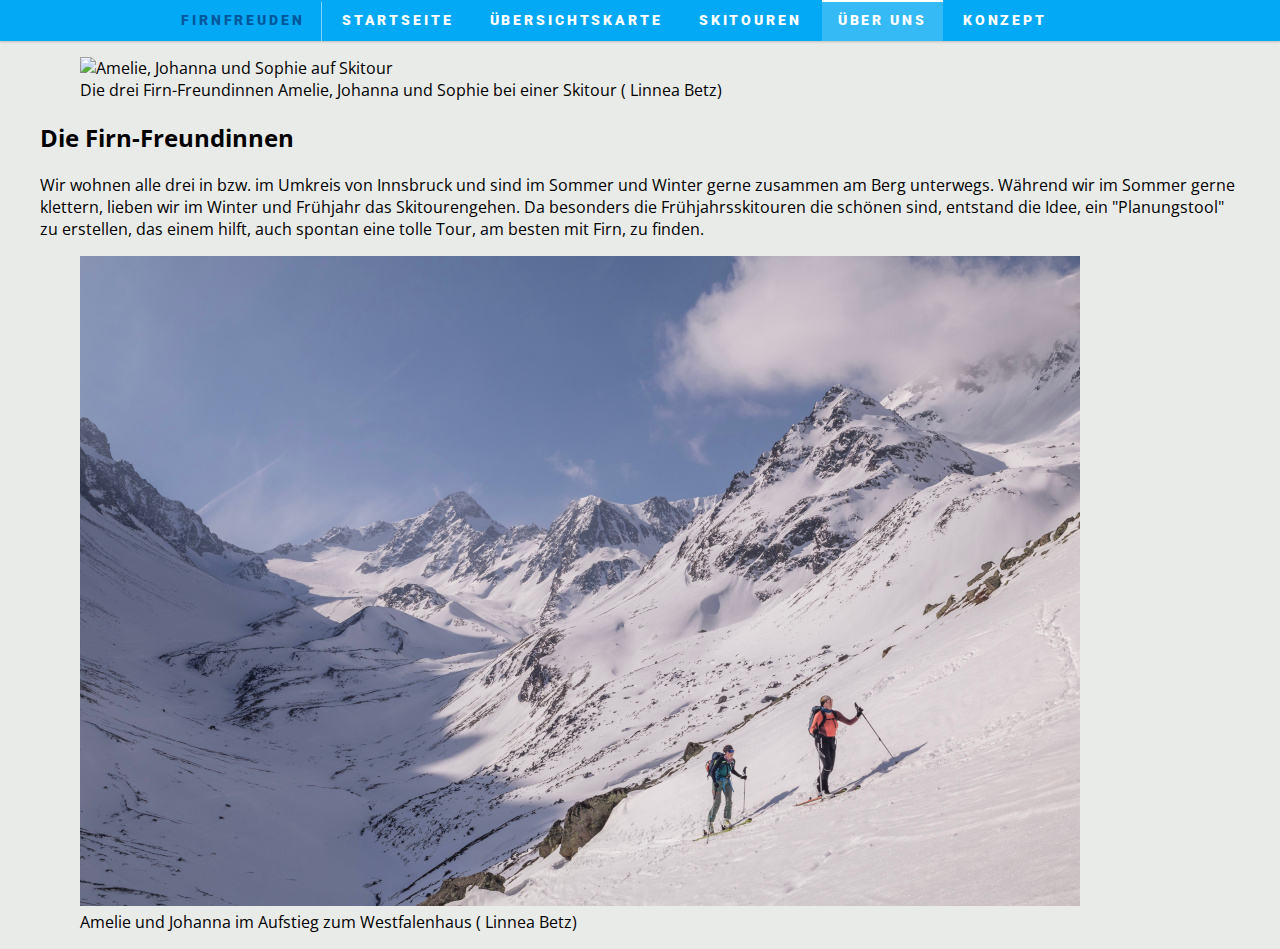
==== about_us/index.html @ 58fd4ee9 "neue navigationsleiste auf allen seiten" ====
<!DOCTYPE html>
<html lang="en">

<head>
    <meta charset="UTF-8">
    <meta name="viewport" content="width=device-width, initial-scale=1.0">
    <title>Firnfreuden About us</title>

    <!-- Font Awesome -->
    <link rel="stylesheet" href="https://cdnjs.cloudflare.com/ajax/libs/font-awesome/6.4.0/css/all.min.css"
        integrity="sha512-iecdLmaskl7CVkqkXNQ/ZH/XLlvWZOJyj7Yy7tcenmpD1ypASozpmT/E0iPtmFIB46ZmdtAc9eNBvH0H/ZpiBw=="
        crossorigin="anonymous" referrerpolicy="no-referrer" />

    <!-- eigene Stile und Hauptskript -->
    <link rel="stylesheet" href="../main.css">
    <script defer src="../main.js"></script>

    <!-- Leaflet FullScreen -->
    <script src='https://api.mapbox.com/mapbox.js/plugins/leaflet-fullscreen/v1.0.1/Leaflet.fullscreen.min.js'></script>
    <link href='https://api.mapbox.com/mapbox.js/plugins/leaflet-fullscreen/v1.0.1/leaflet.fullscreen.css'
        rel='stylesheet' />



</head>

<body>  
    <header>
        <nav>
            <div class="nav-element nav-element-title">
                <i class="fa-regular fa-snowflake"></i>
                Firnfreuden
            </div>
            <div class="nav-element">
                <a href="../index.html">Startseite</a>
            </div>
            <div class="nav-element">
                <a href="../map.html">Übersichtskarte</a>
            </div>
            <div class="nav-element">
                <a href="index.html">Skitouren</a>
            </div>
            <div class="nav-element nav-element-active">
                <a href="../about_us/index.html">Über Uns</a>
            </div>
            <div class="nav-element">
                <a href="../konzept.pdf" target="_blank">Konzept</a>
            </div>
            <div class="nav-element">
                <a href="https://github.com/Firnfreuden/Firnfreuden.github.io/" target="_blank">
                    <i class="fab fa-github"></i>
                </a>
            </div>
        </nav>
    </header>

    <main>
        <article>
            <figure>
                <img src="images/ueber_uns.jpg" alt="Amelie, Johanna und Sophie auf Skitour">
                <figcaption>Die drei Firn-Freundinnen Amelie, Johanna und Sophie bei einer Skitour (<i
                        class="fa-solid fa-camera"></i>
                    Linnea Betz)
                </figcaption>
            </figure>

            <h2>Die Firn-Freundinnen</h2>
            <p>Wir wohnen alle drei in bzw. im Umkreis von Innsbruck und sind im Sommer und Winter gerne zusammen am
                Berg unterwegs.
                Während wir im Sommer gerne klettern, lieben wir im Winter und Frühjahr das Skitourengehen.
                Da besonders die Frühjahrsskitouren die schönen sind, entstand die Idee, ein "Planungstool" zu
                erstellen, das einem hilft, auch spontan eine tolle Tour, am besten mit Firn, zu finden.
            </p>

            <figure>
                <img src="images/jo_am.jpg" alt="Amelie & Johanna auf Skitour">
                <figcaption>Amelie und Johanna im Aufstieg zum Westfalenhaus (<i class="fa-solid fa-camera"></i>
                    Linnea Betz)
                </figcaption>
            </figure>

        </article>
    </main>
---- main.css ----
/* firnfreuden */

@import url('https://fonts.googleapis.com/css2?family=Open+Sans:ital@0;1&family=Roboto:wght@300&display=swap');

body {
    font-family: "Open Sans", sans-serif;
    background-color: #E9EBE9;
    margin: auto;
}

a {
    color: rgb(69, 80, 91);
}

header {
    text-align: center;
    background: #03A9F4;
    color: white;
    font-size: 15px;
    box-shadow: rgba(0, 0, 0, 0.2) 0px 1px 2px 0px;
}

main {
    max-width: 1200px;
    margin: auto;
}

.nav-element {
    display: inline-block;
    font-family: "Roboto";
    font-size: 0.9rem;
    font-weight: 900;
    line-height: 2.7;
    letter-spacing: 0.2em;
    text-transform: uppercase;
    padding: 0;
}

.nav-element-active {
    background-color: rgba(255, 255, 255, 0.2);
    border-top: 2px solid white;
    box-sizing: border-box;
}

.nav-element-title {
    border-right: 1px rgba(255, 255, 255, 0.5) solid;
    padding-right: 1rem;
    color: #01579B;
}

.nav-element-title:hover {
    pointer-events: none;
}

.nav-element > a {
    color: white;
    text-decoration: none;
    padding: 0.3rem 1rem 0.3rem 1rem;
}

.nav-element:hover {
    background-color: rgba(255, 255, 255, 0.2);
}

article {
    margin-top: 0.5em;
}

/* Entfernt Standard-Aufzählungspunkte */
.custom-list {
    list-style-type: none;
    padding: 0;
}

/* Stellt sicher, dass die Icons und der Text in einer Zeile sind */
.custom-list li {
    margin: 10px 0;
}

/* Stellt sicher, dass das Icon und der Text nebeneinander angezeigt werden */
.custom-list li a {
    text-decoration: none;
    color: rgb(69, 80, 91);
    font-size: 16px;
}

/* Abstand zwischen Icon und Text */
.custom-list li a i {
    margin-right: 10px;
    /* Abstand zwischen Icon und Text */
}

.inline {
    display: inline-block;
    margin-left: 10px;
    /* Optional: fügt Abstand zwischen dem Text und dem Icon hinzu */
}

#map {
    width: 100%;
    height: 85vh;
    border: 1px solid gray;
}

.aws-div-icon span {
    border: 1px solid silver;
    font-size: 1.2em;
    font-weight: bold;
    padding: 0.3em;
    text-shadow:
        -1px -1px 0 white,
        -1px 1px 0 white,
        1px -1px 0 white,
        1px 1px 0 white;
    display: inline-block;
    transform: translate(-30%, -50%);
}

.aws-div-icon-wind span {
    font-size: 2.5em;
    font-weight: bold;
    padding: 0.3em;
    text-shadow:
        -1px -1px 0 black,
        -1px 1px 0 black,
        1px -1px 0 black,
        1px 1px 0 black;
    display: inline-block;
    transform: translate(-30%, -50%);
}

#profile {
    margin-top: 0.3em;
    border: 1px solid #6c93b357;

}

.skitouren {
    --ele-area: rgb(38, 66, 38);
    --ele-bg: rgb(248, 248, 248);
}

footer {
    font-family: "Roboto", sans-serif;
    font-size: 0.9em;
    margin-top: 0.5em;
}

footer nav {
    display: inline-block;
}
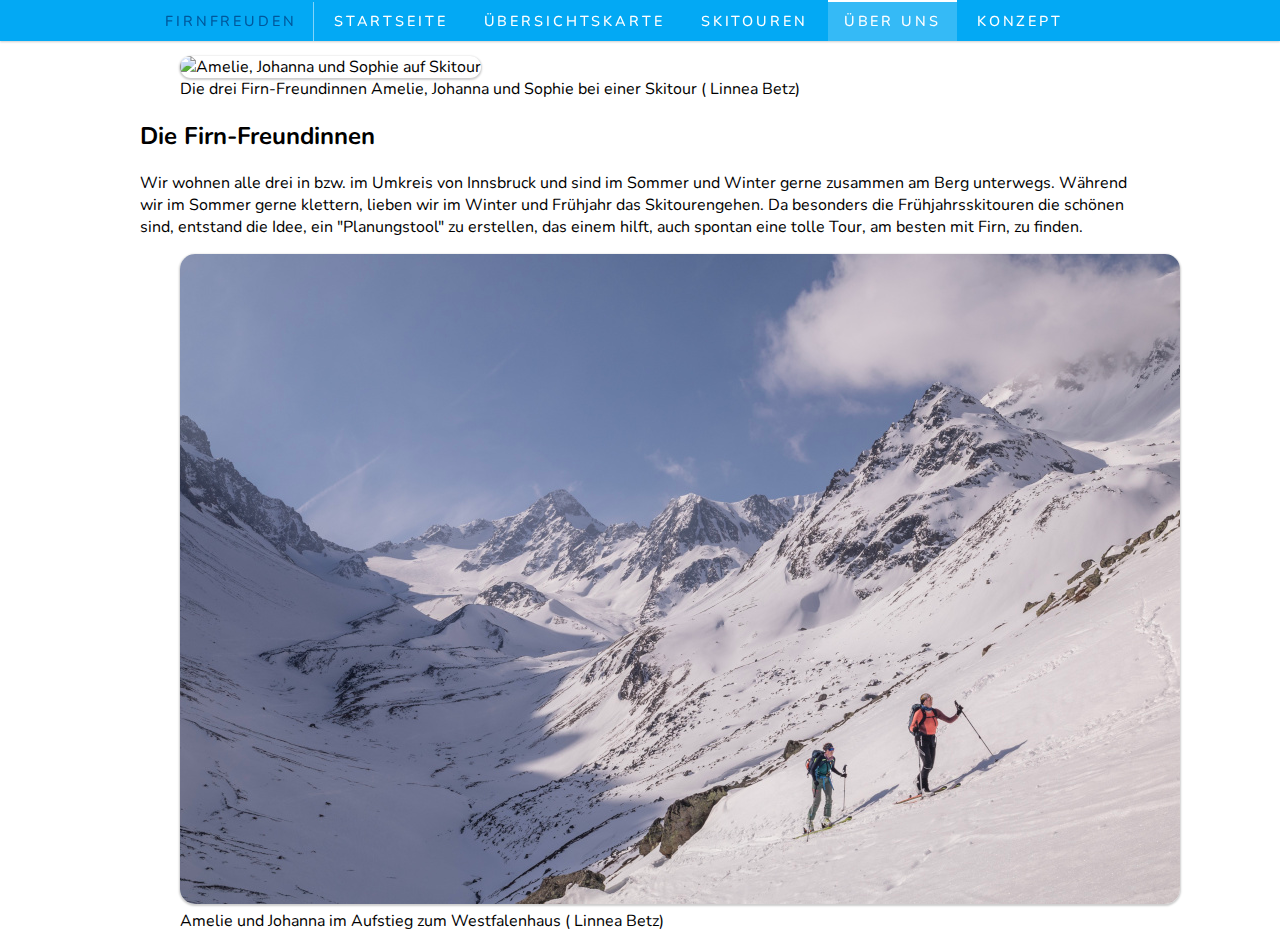
==== commit 12b404ec: "startseite und neue schriftart" ====
--- a/about_us/index.html
+++ b/about_us/index.html
@@ -5,6 +5,11 @@
     <meta charset="UTF-8">
     <meta name="viewport" content="width=device-width, initial-scale=1.0">
     <title>Firnfreuden About us</title>
+
+    <!-- Nunito font  -->
+    <link rel="preconnect" href="https://fonts.googleapis.com">
+    <link rel="preconnect" href="https://fonts.gstatic.com" crossorigin>
+    <link href="https://fonts.googleapis.com/css2?family=Nunito:ital,wght@0,200..1000;1,200..1000&display=swap" rel="stylesheet">
 
     <!-- Font Awesome -->
     <link rel="stylesheet" href="https://cdnjs.cloudflare.com/ajax/libs/font-awesome/6.4.0/css/all.min.css"
@@ -57,7 +62,7 @@
     <main>
         <article>
             <figure>
-                <img src="images/ueber_uns.jpg" alt="Amelie, Johanna und Sophie auf Skitour">
+                <img src="images/ueber_uns.jpg" alt="Amelie, Johanna und Sophie auf Skitour" class="rounded-img">
                 <figcaption>Die drei Firn-Freundinnen Amelie, Johanna und Sophie bei einer Skitour (<i
                         class="fa-solid fa-camera"></i>
                     Linnea Betz)
@@ -73,7 +78,7 @@
             </p>
 
             <figure>
-                <img src="images/jo_am.jpg" alt="Amelie & Johanna auf Skitour">
+                <img src="images/jo_am.jpg" alt="Amelie & Johanna auf Skitour" class="rounded-img">
                 <figcaption>Amelie und Johanna im Aufstieg zum Westfalenhaus (<i class="fa-solid fa-camera"></i>
                     Linnea Betz)
                 </figcaption>
--- a/main.css
+++ b/main.css
@@ -2,9 +2,11 @@
 
 @import url('https://fonts.googleapis.com/css2?family=Open+Sans:ital@0;1&family=Roboto:wght@300&display=swap');
 
+/** Top-Level **/
+
 body {
-    font-family: "Open Sans", sans-serif;
-    background-color: #E9EBE9;
+    font-family: "Nunito", "Open Sans", sans-serif;
+    background-color: white;
     margin: auto;
 }
 
@@ -13,6 +15,9 @@
 }
 
 header {
+    position: fixed;
+    top: 0;
+    width: 100%;
     text-align: center;
     background: #03A9F4;
     color: white;
@@ -21,15 +26,34 @@
 }
 
 main {
-    max-width: 1200px;
+    max-width: 1000px;
     margin: auto;
-}
+    margin-top: 3.5rem; /* Nav Leiste ausgleichen */
+    padding: 0 20px 0 20px;
+}
+
+footer {
+    position: fixed;
+    bottom: 0;
+    width: 100%;
+    background-color: white;
+    font-size: 0.9em;
+    margin-top: 0.5em;
+    box-shadow: rgba(0, 0, 0, 0.2) 0px -1px 2px -1px;
+    text-align: center;
+}
+
+footer nav {
+    display: inline-block;
+    padding: 0.3rem;
+}
+
+/** navigationsleiste **/
 
 .nav-element {
     display: inline-block;
-    font-family: "Roboto";
     font-size: 0.9rem;
-    font-weight: 900;
+    font-weight: 500;
     line-height: 2.7;
     letter-spacing: 0.2em;
     text-transform: uppercase;
@@ -52,7 +76,7 @@
     pointer-events: none;
 }
 
-.nav-element > a {
+.nav-element>a {
     color: white;
     text-decoration: none;
     padding: 0.3rem 1rem 0.3rem 1rem;
@@ -62,8 +86,52 @@
     background-color: rgba(255, 255, 255, 0.2);
 }
 
-article {
-    margin-top: 0.5em;
+/** hauptseite **/
+
+.colorfull-heading {
+    margin-bottom: 4rem;
+    font-size: 8rem;
+    background: -webkit-linear-gradient(0deg, #35b2e7, #2f0c98);
+    background-clip: text;
+    -webkit-background-clip: text;
+    -webkit-text-fill-color: transparent;
+}
+
+hr {
+    border-bottom-width: 0;
+    border-color: rgba(0, 0, 0, 0.2);
+    margin: 20px 0 20px 0
+}
+
+td {
+    padding: 4px 24px 4px 0px;
+}
+
+.tile {
+    border-radius: 15px;
+    background-color: white;
+    box-shadow: rgba(0, 0, 0, 0.2) 0px 1px 2px 1px;
+    overflow: hidden;
+    color: rgba(0, 0, 0, 0.9);
+}
+
+.tile-content {
+    padding: 0 30px 0 30px;
+}
+
+.img-author {
+    opacity: 0.8;
+    display: inline-block;
+    transform: translate(0, -115%);
+    padding: 0.4rem;
+    font-size: 0.8rem;
+    background-color: rgba(0, 0, 0, 0.2);
+    border-radius: 10px 0 0 0;
+}
+
+.rounded-img {
+    border-radius: 15px;
+    box-shadow: rgba(0, 0, 0, 0.2) 0px 1px 2px 1px;
 }
 
 /* Entfernt Standard-Aufzählungspunkte */
@@ -138,14 +206,4 @@
 .skitouren {
     --ele-area: rgb(38, 66, 38);
     --ele-bg: rgb(248, 248, 248);
-}
-
-footer {
-    font-family: "Roboto", sans-serif;
-    font-size: 0.9em;
-    margin-top: 0.5em;
-}
-
-footer nav {
-    display: inline-block;
 }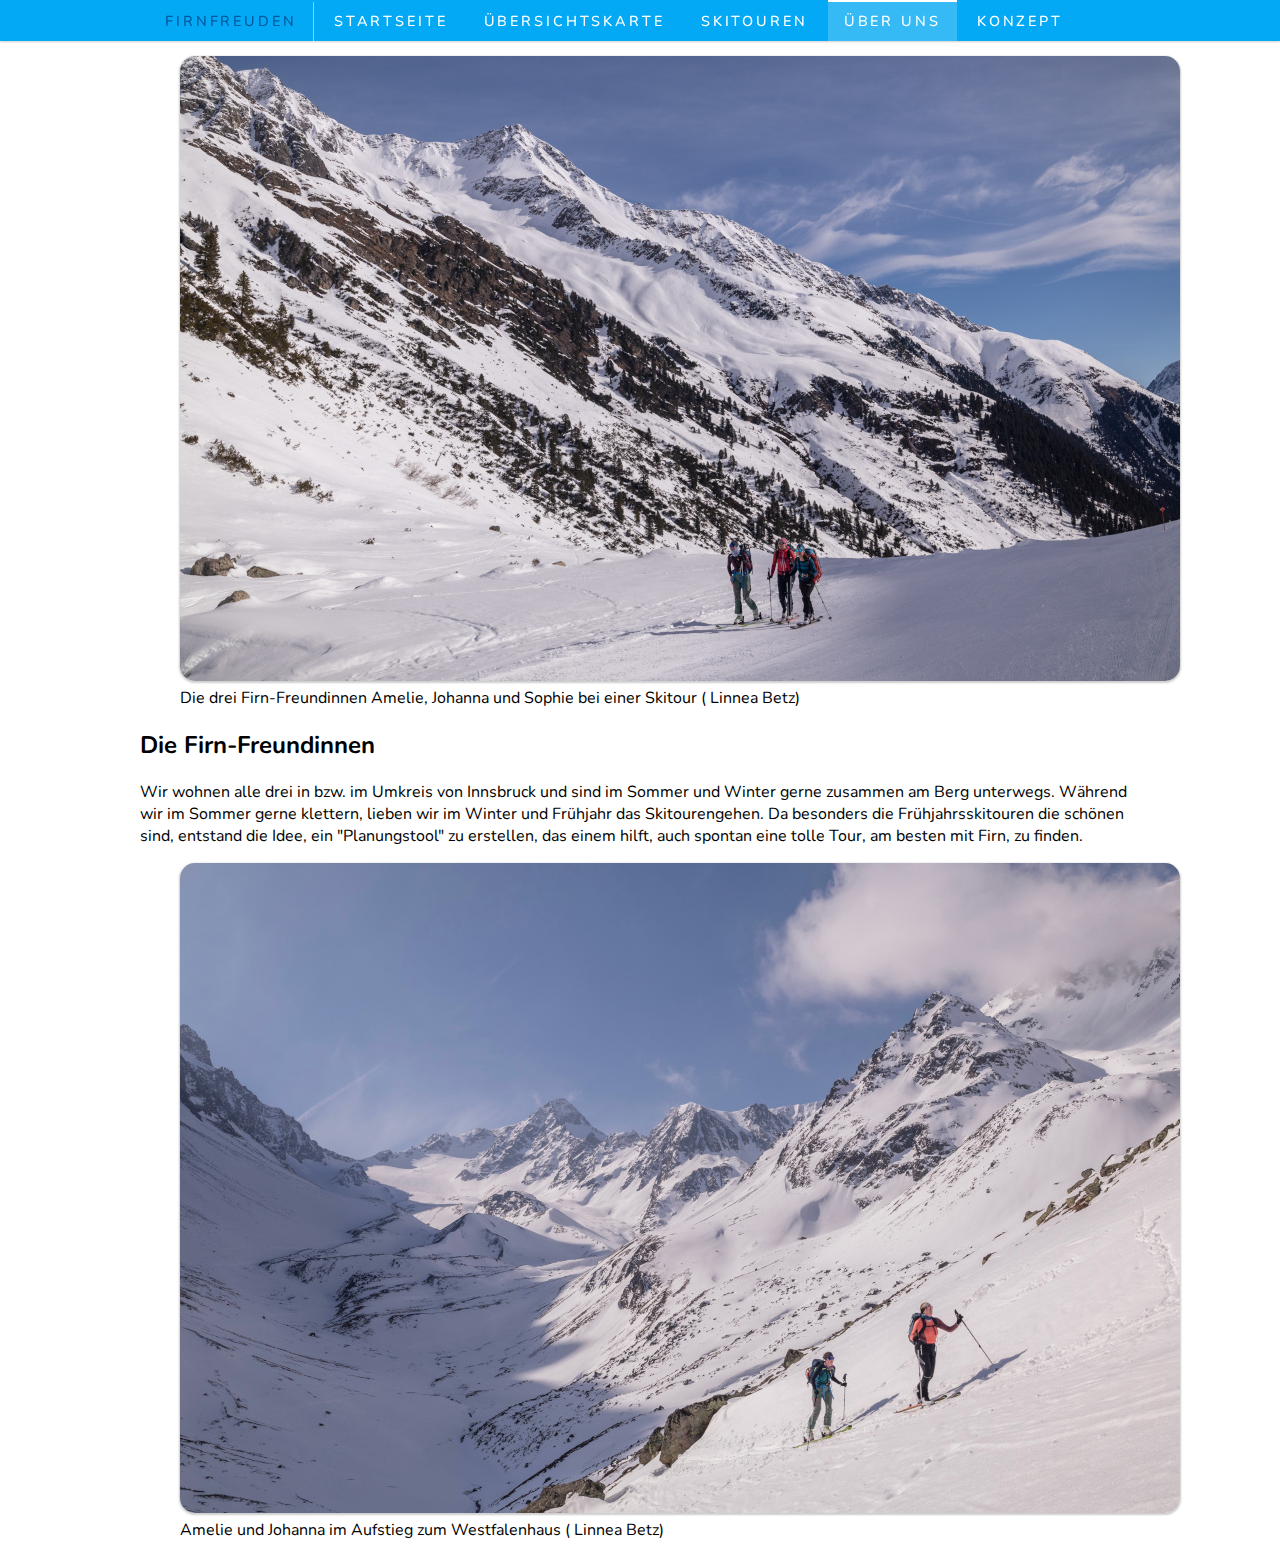
==== commit 2123394a: "link in about us zu skitouren beschreibungen" ====
--- a/about_us/index.html
+++ b/about_us/index.html
@@ -43,7 +43,7 @@
                 <a href="../map.html">Übersichtskarte</a>
             </div>
             <div class="nav-element">
-                <a href="index.html">Skitouren</a>
+                <a href="../skitouren_beschreibung/index.html">Skitouren</a>
             </div>
             <div class="nav-element nav-element-active">
                 <a href="../about_us/index.html">Über Uns</a>
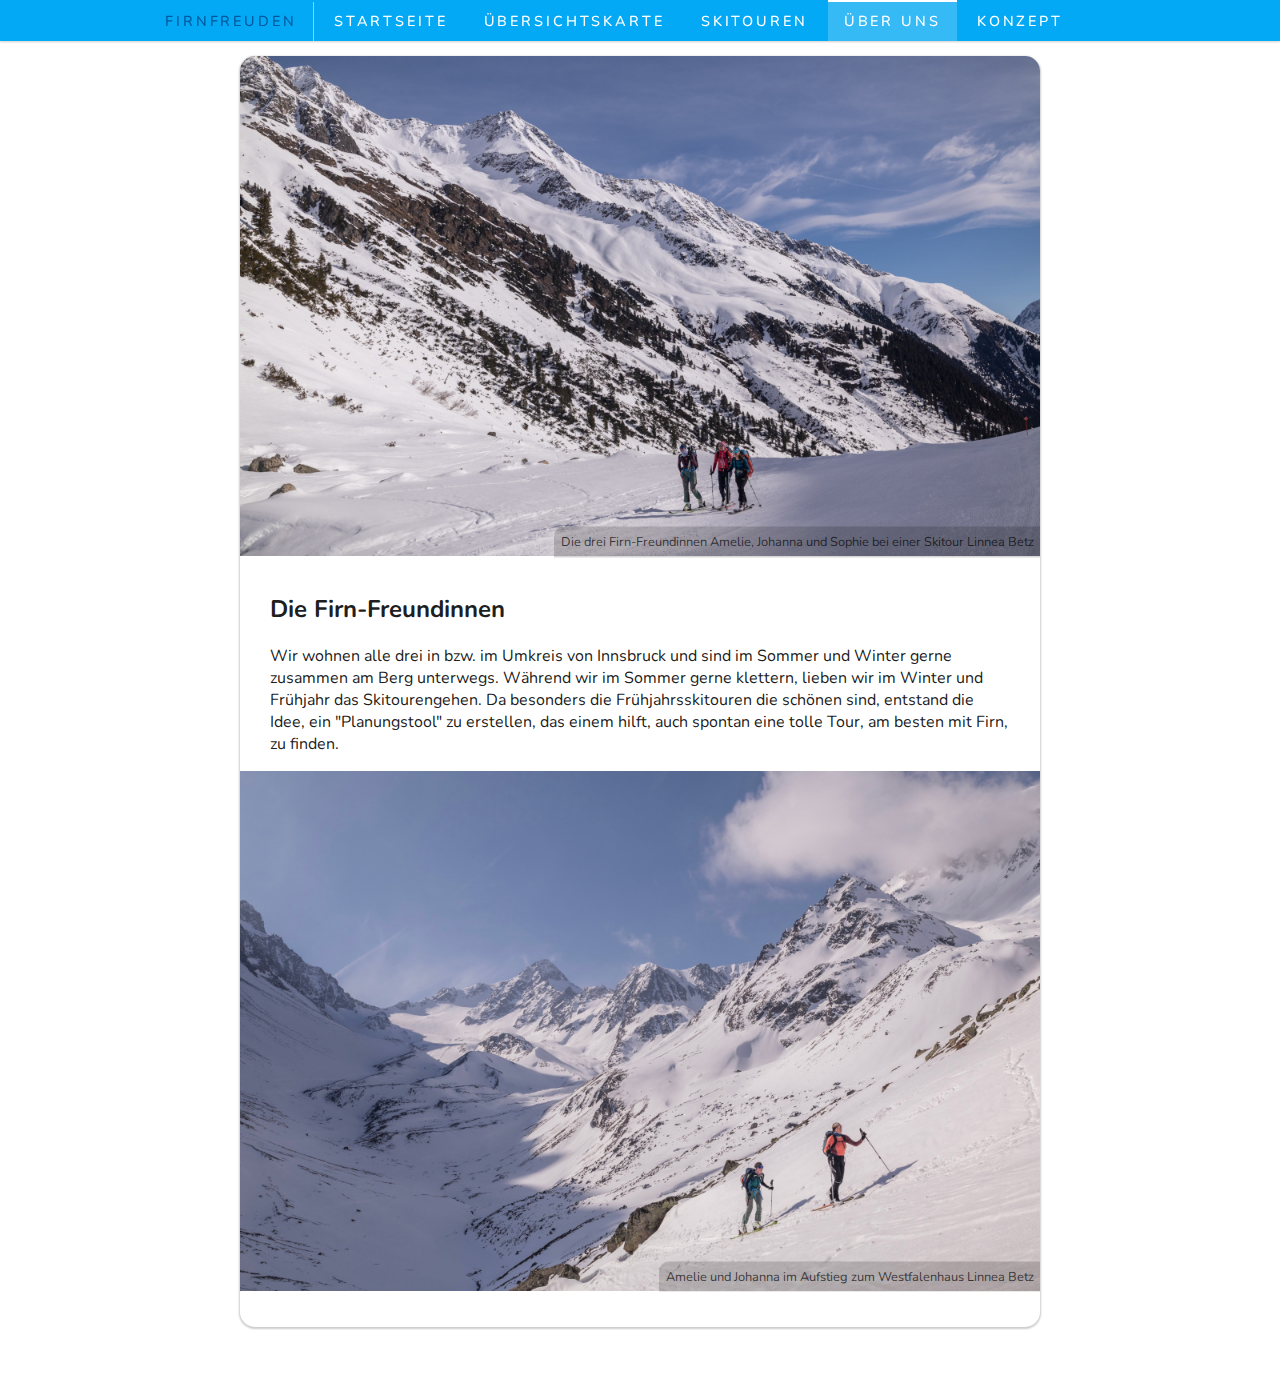
==== commit f2ab9a86: "über uns seite schöner" ====
--- a/about_us/index.html
+++ b/about_us/index.html
@@ -43,7 +43,7 @@
                 <a href="../map.html">Übersichtskarte</a>
             </div>
             <div class="nav-element">
-                <a href="../skitouren_beschreibung/index.html">Skitouren</a>
+                <a href="../skitouren_beschreibungen/index.html">Skitouren</a>
             </div>
             <div class="nav-element nav-element-active">
                 <a href="../about_us/index.html">Über Uns</a>
@@ -61,28 +61,33 @@
 
     <main>
         <article>
-            <figure>
-                <img src="images/ueber_uns.jpg" alt="Amelie, Johanna und Sophie auf Skitour" class="rounded-img">
-                <figcaption>Die drei Firn-Freundinnen Amelie, Johanna und Sophie bei einer Skitour (<i
-                        class="fa-solid fa-camera"></i>
-                    Linnea Betz)
-                </figcaption>
-            </figure>
-
-            <h2>Die Firn-Freundinnen</h2>
-            <p>Wir wohnen alle drei in bzw. im Umkreis von Innsbruck und sind im Sommer und Winter gerne zusammen am
-                Berg unterwegs.
-                Während wir im Sommer gerne klettern, lieben wir im Winter und Frühjahr das Skitourengehen.
-                Da besonders die Frühjahrsskitouren die schönen sind, entstand die Idee, ein "Planungstool" zu
-                erstellen, das einem hilft, auch spontan eine tolle Tour, am besten mit Firn, zu finden.
-            </p>
-
-            <figure>
-                <img src="images/jo_am.jpg" alt="Amelie & Johanna auf Skitour" class="rounded-img">
-                <figcaption>Amelie und Johanna im Aufstieg zum Westfalenhaus (<i class="fa-solid fa-camera"></i>
-                    Linnea Betz)
-                </figcaption>
-            </figure>
-
+            <!--Vorlge - Am Ende löschen -->
+            <div class="tile">
+                <div style="text-align: right;">
+                    <img src="images/ueber_uns.jpg" alt="Amelie, Johanna und Sophie auf Skitour" >
+                    <div class="img-author">
+                        Die drei Firn-Freundinnen Amelie, Johanna und Sophie bei einer Skitour <i class="fa-solid fa-camera"></i>
+                        Linnea Betz
+                    </div>
+                </div>
+                <div class="tile-content" style="margin-bottom: 4px">
+                    <h2 style="margin-top: 0;">Die Firn-Freundinnen</h2>
+                    <p>
+                        Wir wohnen alle drei in bzw. im Umkreis von Innsbruck und sind im Sommer und Winter gerne zusammen am
+                        Berg unterwegs.
+                        Während wir im Sommer gerne klettern, lieben wir im Winter und Frühjahr das Skitourengehen.
+                        Da besonders die Frühjahrsskitouren die schönen sind, entstand die Idee, ein "Planungstool" zu
+                        erstellen, das einem hilft, auch spontan eine tolle Tour, am besten mit Firn, zu finden.
+                    </p>
+                </div>
+                <div style="text-align: right;">
+                    <img src="images/jo_am.jpg" alt="Amelie & Johanna auf Skitour">
+                    <div class="img-author">
+                        Amelie und Johanna im Aufstieg zum Westfalenhaus <i class="fa-solid fa-camera"></i>
+                        Linnea Betz
+                    </div> 
+                </div>
+            </div>
         </article>
-    </main>+    </main>
+</body>--- a/main.css
+++ b/main.css
@@ -26,7 +26,7 @@
 }
 
 main {
-    max-width: 1000px;
+    max-width: 800px;
     margin: auto;
     margin-top: 3.5rem; /* Nav Leiste ausgleichen */
     padding: 0 20px 0 20px;
@@ -113,6 +113,11 @@
     box-shadow: rgba(0, 0, 0, 0.2) 0px 1px 2px 1px;
     overflow: hidden;
     color: rgba(0, 0, 0, 0.9);
+    margin-bottom: 50px;
+}
+
+.tile > div > img {
+    max-width: 100%;
 }
 
 .tile-content {
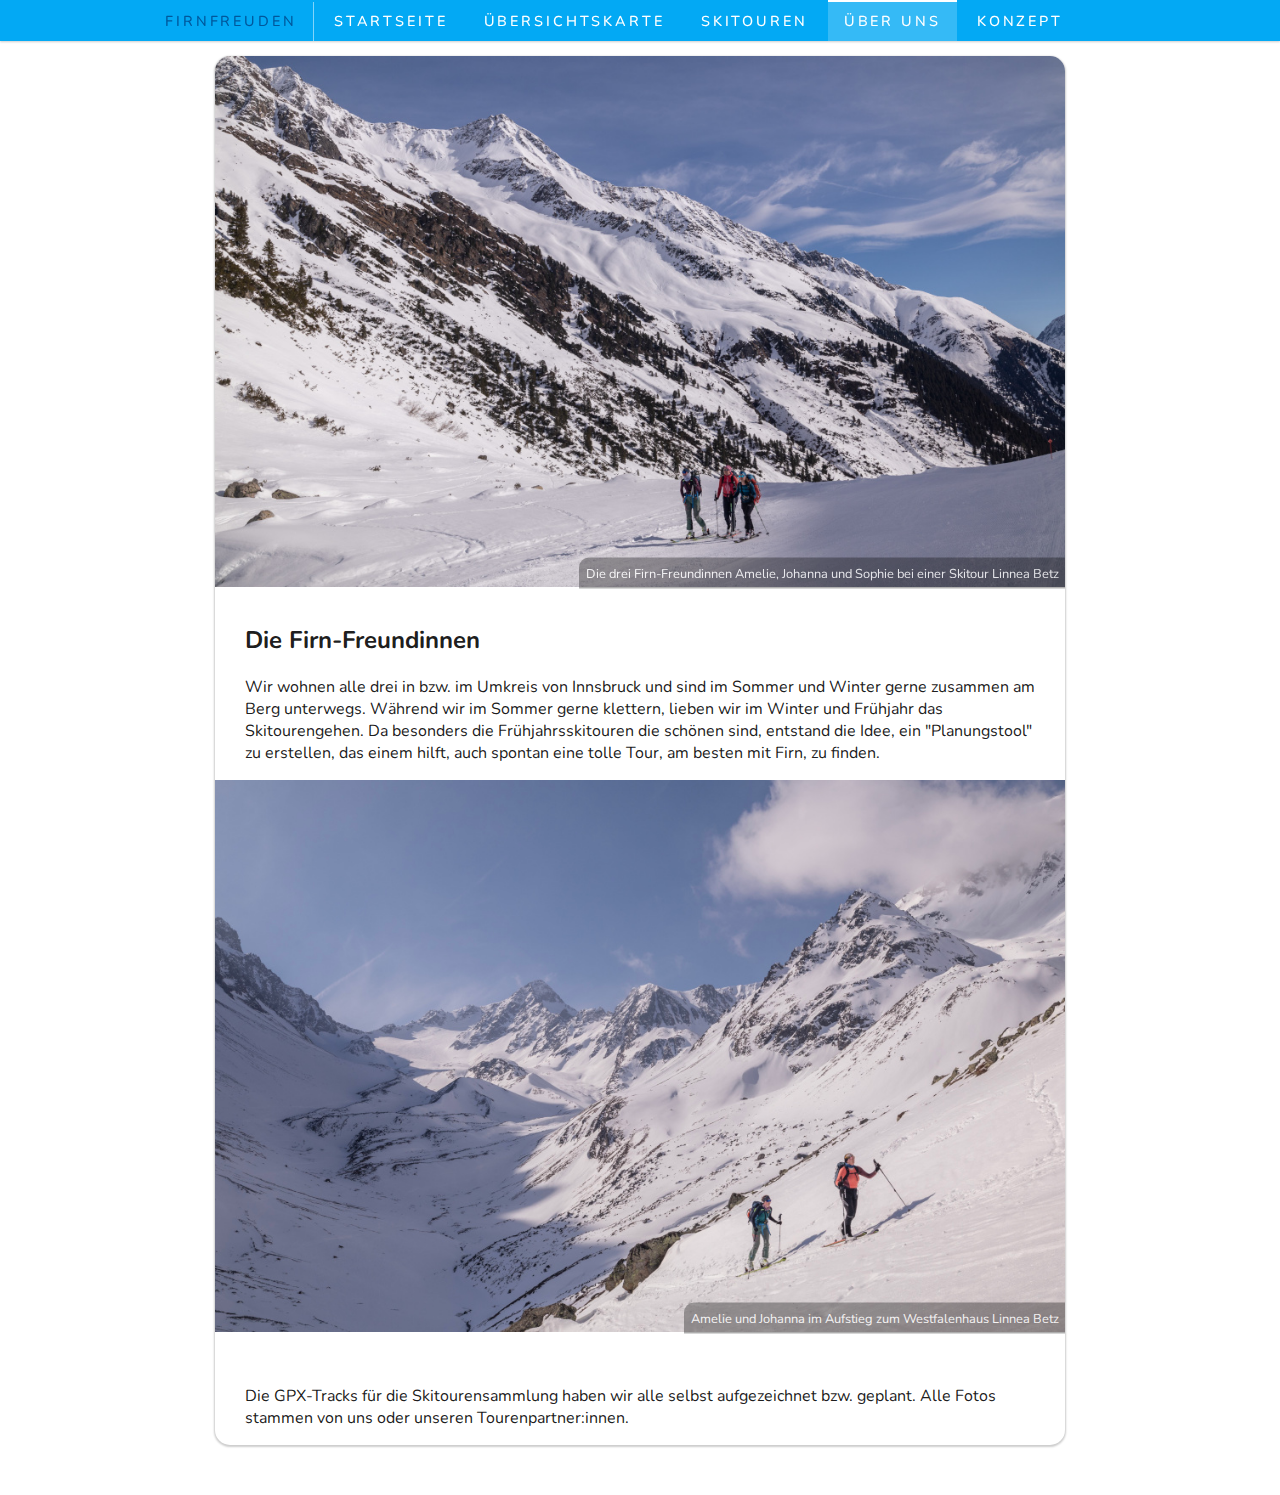
==== commit 306647d6: "Platz zw. Footer und Text und alles minimal breiter" ====
--- a/about_us/index.html
+++ b/about_us/index.html
@@ -87,6 +87,12 @@
                         Linnea Betz
                     </div> 
                 </div>
+                <div class="tile-content" style="margin-bottom: 4px">
+                    <p>
+                        Die GPX-Tracks für die Skitourensammlung haben wir alle selbst aufgezeichnet bzw. geplant. Alle Fotos stammen von uns oder unseren Tourenpartner:innen. 
+                        
+                    </p>
+                </div>
             </div>
         </article>
     </main>
--- a/main.css
+++ b/main.css
@@ -26,7 +26,7 @@
 }
 
 main {
-    max-width: 800px;
+    max-width: 850px;
     margin: auto;
     margin-top: 3.5rem; /* Nav Leiste ausgleichen */
     padding: 0 20px 0 20px;
@@ -130,13 +130,18 @@
     transform: translate(0, -115%);
     padding: 0.4rem;
     font-size: 0.8rem;
-    background-color: rgba(0, 0, 0, 0.2);
+    color: white;
+    background-color: rgba(0, 0, 0, 0.4);
     border-radius: 10px 0 0 0;
 }
 
 .rounded-img {
     border-radius: 15px;
     box-shadow: rgba(0, 0, 0, 0.2) 0px 1px 2px 1px;
+}
+
+.space-after-text {
+    margin-bottom: 10em;
 }
 
 /* Entfernt Standard-Aufzählungspunkte */
@@ -173,6 +178,7 @@
     width: 100%;
     height: 85vh;
     border: 1px solid gray;
+    margin-bottom: 4.5em;
 }
 
 .aws-div-icon span {
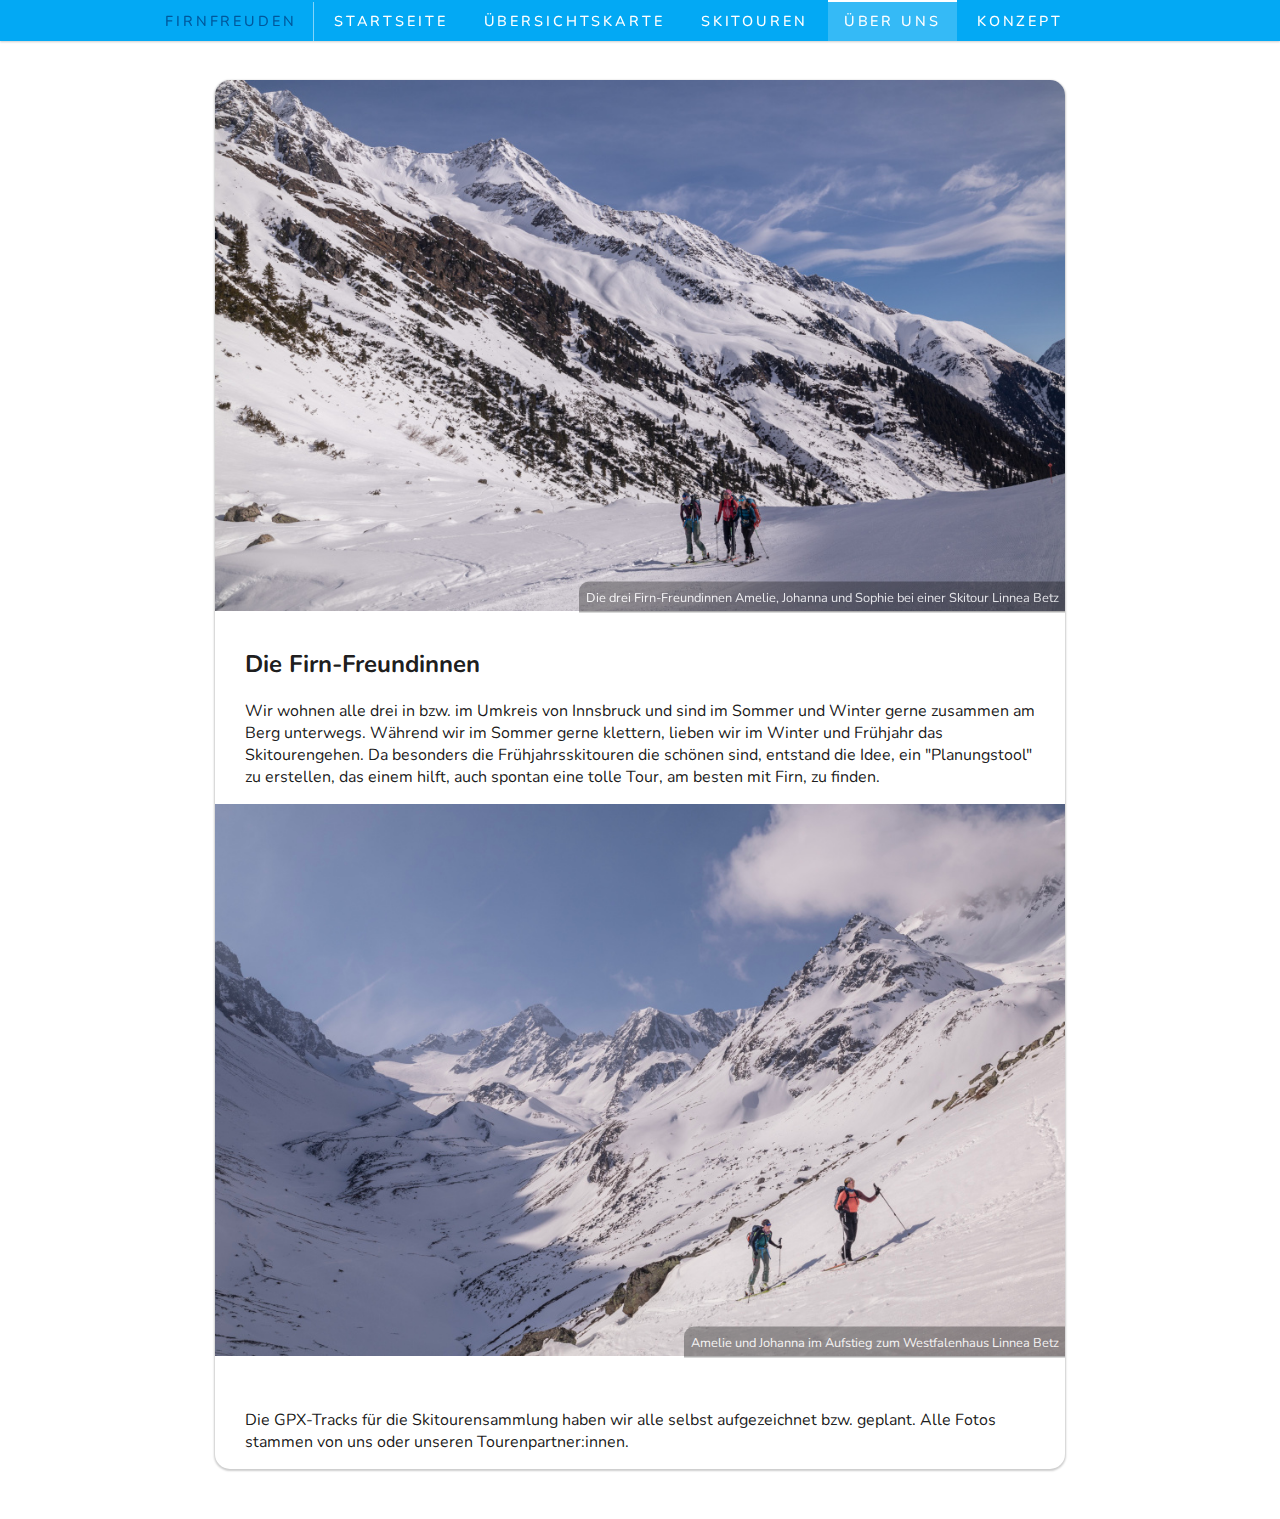
==== commit c7dc7223: "mehr platz nach navigationsleiste" ====
--- a/about_us/index.html
+++ b/about_us/index.html
@@ -60,7 +60,7 @@
     </header>
 
     <main>
-        <article>
+        <article class="space-after-nav">
             <!--Vorlge - Am Ende löschen -->
             <div class="tile">
                 <div style="text-align: right;">
--- a/main.css
+++ b/main.css
@@ -140,6 +140,10 @@
     box-shadow: rgba(0, 0, 0, 0.2) 0px 1px 2px 1px;
 }
 
+.space-after-nav {
+    margin-top: 5em;
+}
+
 .space-after-text {
     margin-bottom: 10em;
 }
@@ -150,9 +154,11 @@
     padding: 0;
 }
 
+
 /* Stellt sicher, dass die Icons und der Text in einer Zeile sind */
 .custom-list li {
     margin: 10px 0;
+
 }
 
 /* Stellt sicher, dass das Icon und der Text nebeneinander angezeigt werden */
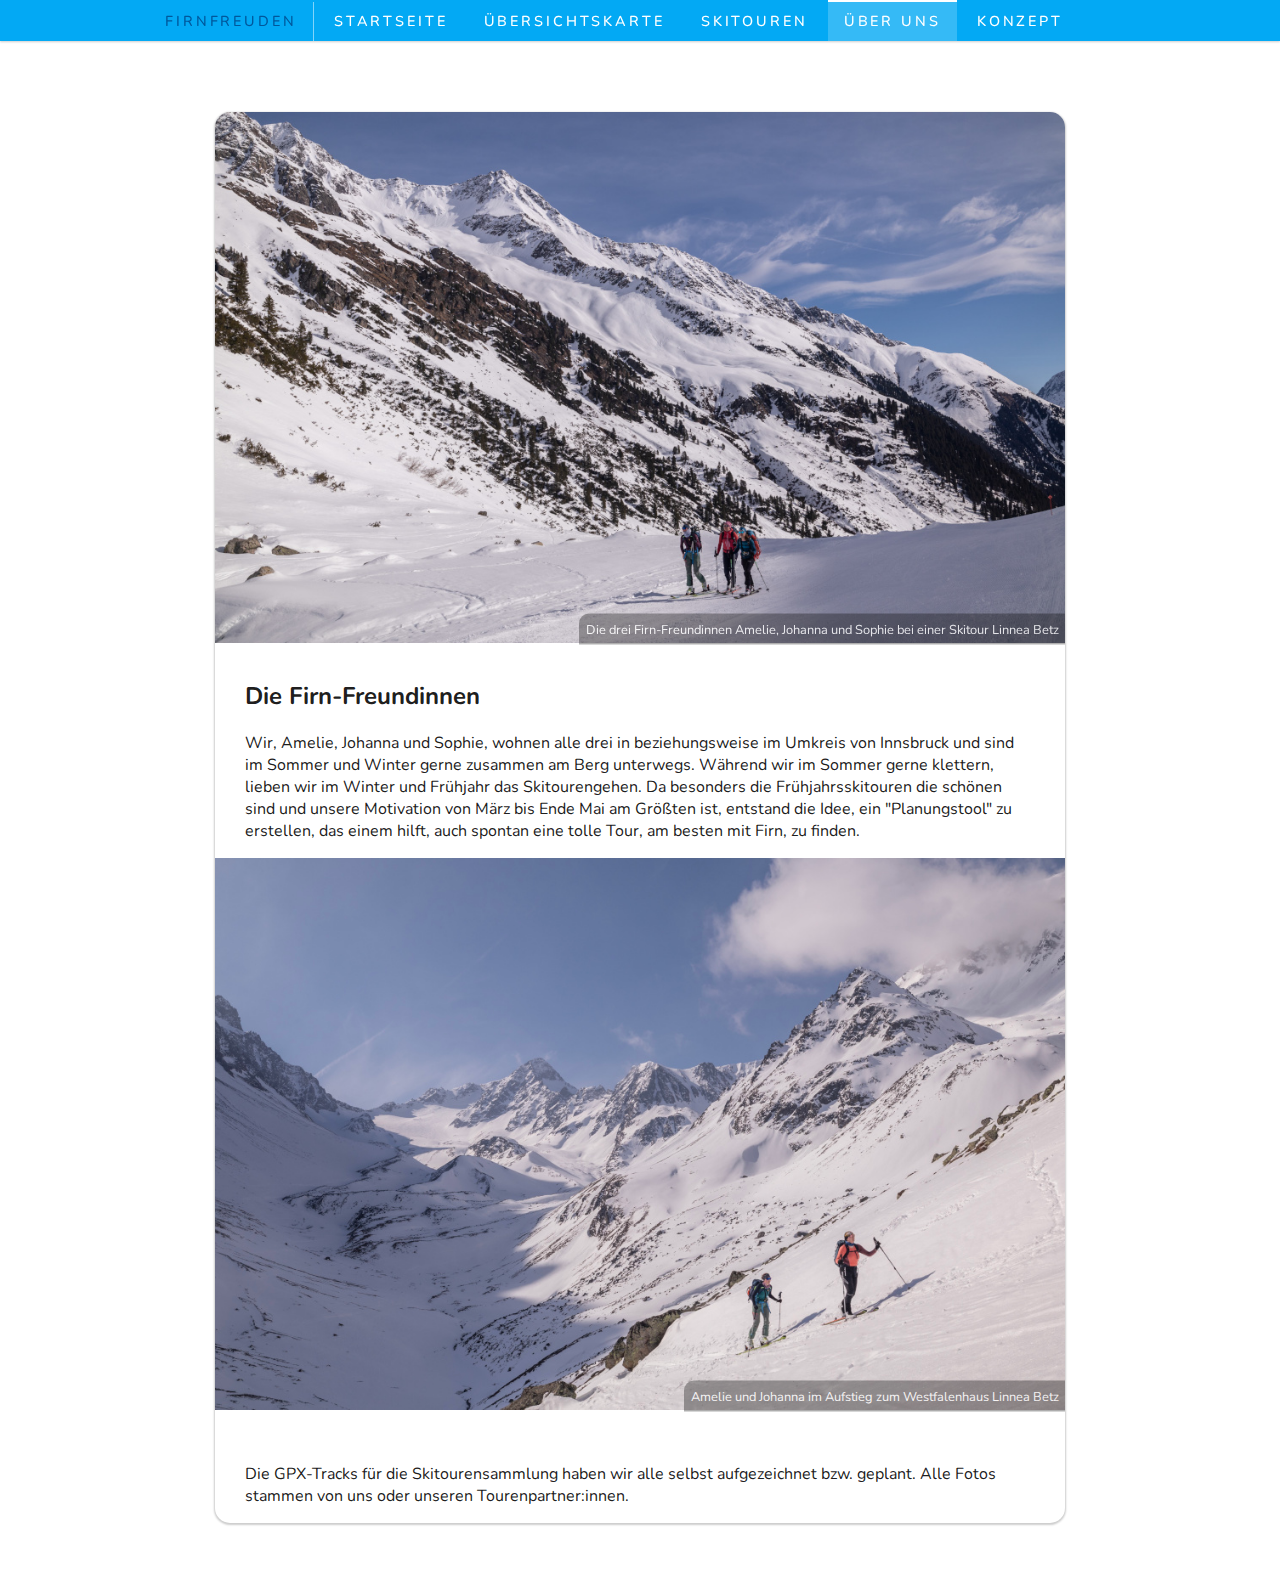
==== commit 3f66cf7b: "kä" ====
--- a/about_us/index.html
+++ b/about_us/index.html
@@ -1,99 +1,107 @@
 <!DOCTYPE html>
 <html lang="en">
 
-<head>
-    <meta charset="UTF-8">
-    <meta name="viewport" content="width=device-width, initial-scale=1.0">
-    <title>Firnfreuden About us</title>
+    <head>
+        <meta charset="UTF-8">
+        <meta name="viewport" content="width=device-width, initial-scale=1.0">
+        <title>Firnfreuden About us</title>
 
-    <!-- Nunito font  -->
-    <link rel="preconnect" href="https://fonts.googleapis.com">
-    <link rel="preconnect" href="https://fonts.gstatic.com" crossorigin>
-    <link href="https://fonts.googleapis.com/css2?family=Nunito:ital,wght@0,200..1000;1,200..1000&display=swap" rel="stylesheet">
+        <!-- Nunito font  -->
+        <link rel="preconnect" href="https://fonts.googleapis.com">
+        <link rel="preconnect" href="https://fonts.gstatic.com" crossorigin>
+        <link href="https://fonts.googleapis.com/css2?family=Nunito:ital,wght@0,200..1000;1,200..1000&display=swap"
+            rel="stylesheet">
 
-    <!-- Font Awesome -->
-    <link rel="stylesheet" href="https://cdnjs.cloudflare.com/ajax/libs/font-awesome/6.4.0/css/all.min.css"
-        integrity="sha512-iecdLmaskl7CVkqkXNQ/ZH/XLlvWZOJyj7Yy7tcenmpD1ypASozpmT/E0iPtmFIB46ZmdtAc9eNBvH0H/ZpiBw=="
-        crossorigin="anonymous" referrerpolicy="no-referrer" />
+        <!-- Font Awesome -->
+        <link rel="stylesheet" href="https://cdnjs.cloudflare.com/ajax/libs/font-awesome/6.4.0/css/all.min.css"
+            integrity="sha512-iecdLmaskl7CVkqkXNQ/ZH/XLlvWZOJyj7Yy7tcenmpD1ypASozpmT/E0iPtmFIB46ZmdtAc9eNBvH0H/ZpiBw=="
+            crossorigin="anonymous" referrerpolicy="no-referrer" />
 
-    <!-- eigene Stile und Hauptskript -->
-    <link rel="stylesheet" href="../main.css">
-    <script defer src="../main.js"></script>
+        <!-- eigene Stile und Hauptskript -->
+        <link rel="stylesheet" href="../main.css">
+        <script defer src="../main.js"></script>
 
-    <!-- Leaflet FullScreen -->
-    <script src='https://api.mapbox.com/mapbox.js/plugins/leaflet-fullscreen/v1.0.1/Leaflet.fullscreen.min.js'></script>
-    <link href='https://api.mapbox.com/mapbox.js/plugins/leaflet-fullscreen/v1.0.1/leaflet.fullscreen.css'
-        rel='stylesheet' />
+        <!-- Leaflet FullScreen -->
+        <script
+            src='https://api.mapbox.com/mapbox.js/plugins/leaflet-fullscreen/v1.0.1/Leaflet.fullscreen.min.js'></script>
+        <link href='https://api.mapbox.com/mapbox.js/plugins/leaflet-fullscreen/v1.0.1/leaflet.fullscreen.css'
+            rel='stylesheet' />
 
 
 
-</head>
+    </head>
 
-<body>  
-    <header>
-        <nav>
-            <div class="nav-element nav-element-title">
-                <i class="fa-regular fa-snowflake"></i>
-                Firnfreuden
-            </div>
-            <div class="nav-element">
-                <a href="../index.html">Startseite</a>
-            </div>
-            <div class="nav-element">
-                <a href="../map.html">Übersichtskarte</a>
-            </div>
-            <div class="nav-element">
-                <a href="../skitouren_beschreibungen/index.html">Skitouren</a>
-            </div>
-            <div class="nav-element nav-element-active">
-                <a href="../about_us/index.html">Über Uns</a>
-            </div>
-            <div class="nav-element">
-                <a href="../konzept.pdf" target="_blank">Konzept</a>
-            </div>
-            <div class="nav-element">
-                <a href="https://github.com/Firnfreuden/Firnfreuden.github.io/" target="_blank">
-                    <i class="fab fa-github"></i>
-                </a>
-            </div>
-        </nav>
-    </header>
+    <body>
+        <header>
+            <nav>
+                <div class="nav-element nav-element-title">
+                    <i class="fa-regular fa-snowflake"></i>
+                    Firnfreuden
+                </div>
+                <div class="nav-element">
+                    <a href="../index.html">Startseite</a>
+                </div>
+                <div class="nav-element">
+                    <a href="../map.html">Übersichtskarte</a>
+                </div>
+                <div class="nav-element">
+                    <a href="../skitouren_beschreibungen/index.html">Skitouren</a>
+                </div>
+                <div class="nav-element nav-element-active">
+                    <a href="../about_us/index.html">Über Uns</a>
+                </div>
+                <div class="nav-element">
+                    <a href="../konzept.pdf" target="_blank">Konzept</a>
+                </div>
+                <div class="nav-element">
+                    <a href="https://github.com/Firnfreuden/Firnfreuden.github.io/" target="_blank">
+                        <i class="fab fa-github"></i>
+                    </a>
+                </div>
+            </nav>
+        </header>
 
-    <main>
-        <article class="space-after-nav">
-            <!--Vorlge - Am Ende löschen -->
-            <div class="tile">
-                <div style="text-align: right;">
-                    <img src="images/ueber_uns.jpg" alt="Amelie, Johanna und Sophie auf Skitour" >
-                    <div class="img-author">
-                        Die drei Firn-Freundinnen Amelie, Johanna und Sophie bei einer Skitour <i class="fa-solid fa-camera"></i>
-                        Linnea Betz
+        <main>
+            <article class="space-after-nav">
+                <!--Vorlge - Am Ende löschen -->
+                <div class="tile">
+                    <div style="text-align: right;">
+                        <img src="images/ueber_uns.jpg" alt="Amelie, Johanna und Sophie auf Skitour">
+                        <div class="img-author">
+                            Die drei Firn-Freundinnen Amelie, Johanna und Sophie bei einer Skitour <i
+                                class="fa-solid fa-camera"></i>
+                            Linnea Betz
+                        </div>
+                    </div>
+                    <div class="tile-content" style="margin-bottom: 4px">
+                        <h2 style="margin-top: 0;">Die Firn-Freundinnen</h2>
+                        <p>
+                            Wir, Amelie, Johanna und Sophie, wohnen alle drei in beziehungsweise im Umkreis von
+                            Innsbruck und sind im Sommer und Winter gerne zusammen am
+                            Berg unterwegs.
+                            Während wir im Sommer gerne klettern, lieben wir im Winter und Frühjahr das Skitourengehen.
+                            Da besonders die Frühjahrsskitouren die schönen sind und unsere Motivation von März bis Ende
+                            Mai
+                            am Größten ist, entstand die Idee, ein "Planungstool"
+                            zu
+                            erstellen, das einem hilft, auch spontan eine tolle Tour, am besten mit Firn, zu finden.
+                        </p>
+                    </div>
+                    <div style="text-align: right;">
+                        <img src="images/jo_am.jpg" alt="Amelie & Johanna auf Skitour">
+                        <div class="img-author">
+                            Amelie und Johanna im Aufstieg zum Westfalenhaus <i class="fa-solid fa-camera"></i>
+                            Linnea Betz
+                        </div>
+                    </div>
+                    <div class="tile-content" style="margin-bottom: 4px">
+                        <p>
+                            Die GPX-Tracks für die Skitourensammlung haben wir alle selbst aufgezeichnet bzw. geplant.
+                            Alle Fotos stammen von uns oder unseren Tourenpartner:innen.
+
+                        </p>
                     </div>
                 </div>
-                <div class="tile-content" style="margin-bottom: 4px">
-                    <h2 style="margin-top: 0;">Die Firn-Freundinnen</h2>
-                    <p>
-                        Wir wohnen alle drei in bzw. im Umkreis von Innsbruck und sind im Sommer und Winter gerne zusammen am
-                        Berg unterwegs.
-                        Während wir im Sommer gerne klettern, lieben wir im Winter und Frühjahr das Skitourengehen.
-                        Da besonders die Frühjahrsskitouren die schönen sind, entstand die Idee, ein "Planungstool" zu
-                        erstellen, das einem hilft, auch spontan eine tolle Tour, am besten mit Firn, zu finden.
-                    </p>
-                </div>
-                <div style="text-align: right;">
-                    <img src="images/jo_am.jpg" alt="Amelie & Johanna auf Skitour">
-                    <div class="img-author">
-                        Amelie und Johanna im Aufstieg zum Westfalenhaus <i class="fa-solid fa-camera"></i>
-                        Linnea Betz
-                    </div> 
-                </div>
-                <div class="tile-content" style="margin-bottom: 4px">
-                    <p>
-                        Die GPX-Tracks für die Skitourensammlung haben wir alle selbst aufgezeichnet bzw. geplant. Alle Fotos stammen von uns oder unseren Tourenpartner:innen. 
-                        
-                    </p>
-                </div>
-            </div>
-        </article>
-    </main>
-</body>+            </article>
+        </main>
+    </body>--- a/main.css
+++ b/main.css
@@ -140,8 +140,9 @@
     box-shadow: rgba(0, 0, 0, 0.2) 0px 1px 2px 1px;
 }
 
+/*Platz am oberen und unteren Rand, um Überlappungen zu vermeiden */
 .space-after-nav {
-    margin-top: 5em;
+    margin-top: 7em;
 }
 
 .space-after-text {
